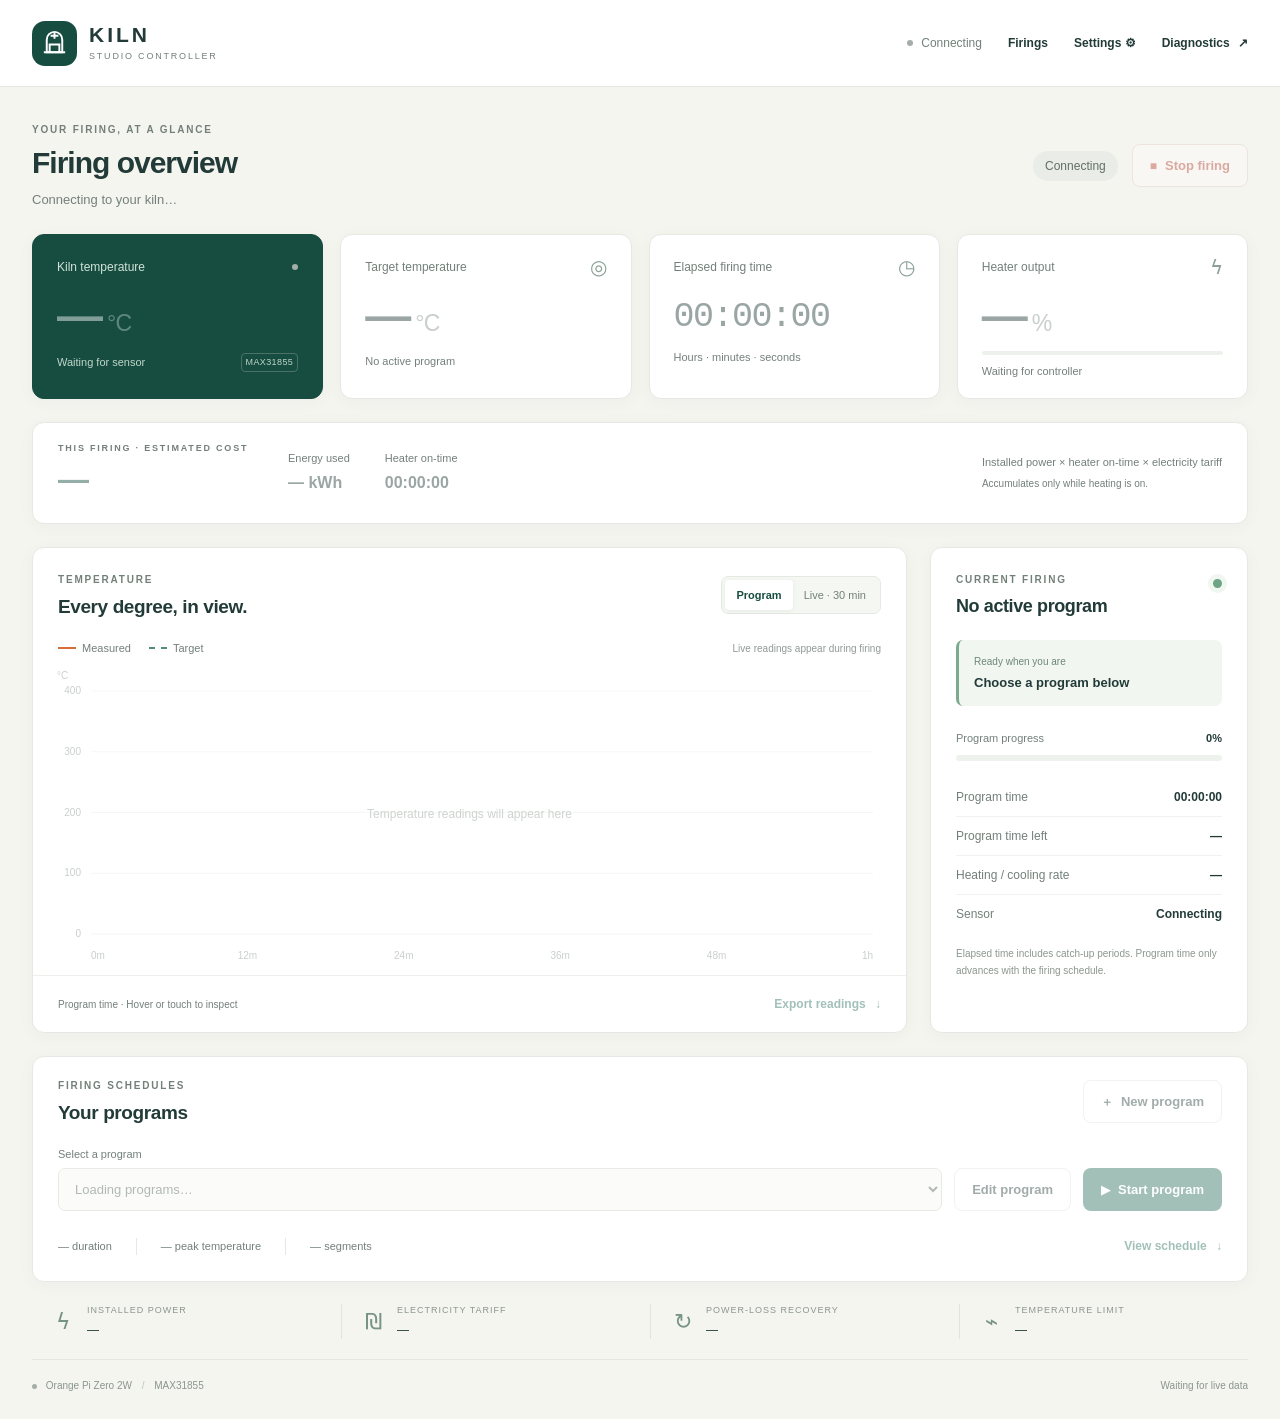
==== public/index.html @ 53eb62e8 "Add Orange Pi controller dashboard, settings, and firing history" ====
<!doctype html>
<html lang="en">
<head>
  <meta charset="utf-8">
  <meta name="viewport" content="width=device-width, initial-scale=1">
  <meta name="theme-color" content="#123f3a">
  <title>Kiln · Firing dashboard</title>
  <link rel="icon" href="data:image/svg+xml,%3Csvg xmlns='http://www.w3.org/2000/svg' viewBox='0 0 32 32'%3E%3Crect width='32' height='32' rx='8' fill='%23174d41'/%3E%3Cpath d='M9 25V12a7 7 0 0 1 14 0v13H9zm4 0v-8h6v8M6 25h20' stroke='white' stroke-width='2' fill='none'/%3E%3C/svg%3E">
  <link rel="stylesheet" href="assets/css/dashboard.css?v=20260923-history-1">
  <script defer src="assets/js/dashboard.js?v=20260923-history-1"></script>
</head>
<body>
<a class="skip-link" href="#main">Skip to dashboard</a>
<header class="site-header">
  <a class="brand" href="index.html" aria-label="Kiln dashboard">
    <span class="brand-mark" aria-hidden="true"><svg viewBox="0 0 32 32" fill="none"><path d="M8 25V12a8 8 0 0 1 16 0v13H8Z" stroke="currentColor" stroke-width="2"/><path d="M11 25v-8h10v8M12 8h8M16 5v6M5 25h22" stroke="currentColor" stroke-width="2"/></svg></span>
    <span><strong>KILN</strong><small>STUDIO CONTROLLER</small></span>
  </a>
  <div class="header-right"><span class="connection" id="connection"><span class="dot"></span><span id="connection_label">Connecting</span></span><a class="history-link text-link" href="history.html">Firings</a><a class="settings-link text-link" href="settings.html">Settings ⚙</a><a class="text-link diagnostics-link" href="state.html">Diagnostics <span aria-hidden="true">↗</span></a></div>
</header>
<main id="main" class="page">
  <div id="connection_notice" class="notice warning" role="status" hidden>Live readings are unavailable. Reconnecting… Heating continues independently of this browser.</div>
  <div id="sensor_notice" class="notice danger" role="alert" hidden>Thermocouple not ready. Heating is blocked. Check the sensor and wiring.</div>
  <div id="history_notice" class="notice warning" role="status" hidden></div>
  <div id="simulation_notice" class="notice" hidden>Simulation mode · This dashboard is showing a simulated kiln.</div>
  <section class="page-heading">
    <div><div class="eyebrow">YOUR FIRING, AT A GLANCE</div><h1>Firing overview</h1><p class="subtitle" id="run_subtitle">Connecting to your kiln…</p></div>
    <div class="heading-actions"><span class="state-pill" id="state_badge">Connecting</span><button class="button danger-outline" id="stop_button" disabled><span aria-hidden="true">■</span> Stop firing</button></div>
  </section>
  <section class="metrics" aria-label="Live kiln measurements">
    <article class="metric temperature-card">
      <div class="metric-label">Kiln temperature <span class="mini-dot" id="sensor_dot"></span></div>
      <div class="metric-value"><span id="temperature">—</span><span class="unit temp-unit">°C</span></div>
      <div class="metric-foot"><span id="temperature_delta">Waiting for sensor</span><span class="sensor-caption" id="sensor_caption">MAX31855</span></div>
    </article>
    <article class="metric">
      <div class="metric-label">Target temperature <span class="metric-symbol" aria-hidden="true">◎</span></div>
      <div class="metric-value"><span id="target">—</span><span class="unit temp-unit">°C</span></div>
      <div class="metric-foot" id="target_note">No active program</div>
    </article>
    <article class="metric">
      <div class="metric-label" id="elapsed_label">Elapsed firing time <span class="metric-symbol" aria-hidden="true">◷</span></div>
      <div class="metric-value clock" id="elapsed">00:00:00</div>
      <div class="metric-foot" id="elapsed_note">Hours · minutes · seconds</div>
    </article>
    <article class="metric">
      <div class="metric-label">Heater output <span class="metric-symbol" aria-hidden="true">ϟ</span></div>
      <div class="metric-value"><span id="output">—</span><span class="unit">%</span></div>
      <div class="power-track" aria-hidden="true"><span id="power_fill"></span></div>
      <div class="metric-foot" id="power_note">Waiting for controller</div>
    </article>
  </section>
  <section class="card firing-cost" aria-label="Firing electricity cost">
    <div class="cost-total"><div class="eyebrow" id="cost_label">THIS FIRING · ESTIMATED COST</div><div id="firing_cost" class="cost-value">—</div></div>
    <dl class="cost-details"><div><dt>Energy used</dt><dd id="firing_energy">— kWh</dd></div><div><dt>Heater on-time</dt><dd id="heater_on_time">00:00:00</dd></div></dl>
    <div class="cost-explanation"><p id="cost_formula">Installed power × heater on-time × electricity tariff</p><p id="cost_note">Accumulates only while heating is on.</p></div>
  </section>
  <div class="dashboard-grid">
    <section class="card chart-card">
      <div class="card-heading"><div><div class="eyebrow">TEMPERATURE</div><h2>Every degree, in view.</h2></div><div class="segmented" role="group" aria-label="Chart time range"><button id="view_program" aria-pressed="true">Program</button><button id="view_live" aria-pressed="false">Live · 30 min</button></div></div>
      <div class="chart-legend"><span><i class="legend-line measured"></i>Measured</span><span><i class="legend-line planned"></i>Target</span><span id="chart_summary">Waiting for readings</span></div>
      <div id="chart_wrap" class="chart-wrap"><svg id="chart" role="img" tabindex="0" aria-label="Temperature chart. Use arrow keys to inspect readings."></svg><div id="chart_tooltip" class="chart-tooltip" hidden></div></div>
      <div class="chart-footer"><span id="chart_hint">Program time · Hover or touch to inspect</span><button class="text-button" id="export_button" disabled>Export readings <span aria-hidden="true">↓</span></button></div>
    </section>
    <aside class="card run-card">
      <div class="card-heading"><div><div class="eyebrow">CURRENT FIRING</div><h2 id="active_profile">No active program</h2></div><span class="status-ring" aria-hidden="true"></span></div>
      <div class="phase-box"><span id="phase_label">Ready when you are</span><strong id="phase_detail">Choose a program below</strong></div>
      <div class="progress-label"><span>Program progress</span><strong id="progress_label">0%</strong></div>
      <div class="progress-track" id="progress" role="progressbar" aria-label="Program progress" aria-valuemin="0" aria-valuemax="100" aria-valuenow="0"><span id="progress_fill"></span></div>
      <dl class="run-details"><div><dt>Program time</dt><dd id="program_time">00:00:00</dd></div><div><dt>Program time left</dt><dd id="program_left">—</dd></div><div><dt>Heating / cooling rate</dt><dd id="heat_rate">—</dd></div><div><dt>Sensor</dt><dd id="sensor_status">Connecting</dd></div></dl>
      <p class="context-note" id="progress_note">Elapsed time includes catch-up periods. Program time only advances with the firing schedule.</p>
    </aside>
  </div>
  <section class="card programs-card">
    <div class="card-heading"><div><div class="eyebrow">FIRING SCHEDULES</div><h2>Your programs</h2></div><button class="button secondary" id="new_button" disabled><span aria-hidden="true">＋</span> New program</button></div>
    <div class="program-selection"><div class="select-field"><label for="profile_select">Select a program</label><select id="profile_select" disabled><option>Loading programs…</option></select></div><button class="button secondary" id="edit_button" disabled>Edit program</button><button class="button primary" id="start_button" disabled><span aria-hidden="true">▶</span> Start program</button></div>
    <div class="program-facts"><span id="profile_duration">— duration</span><span id="profile_peak">— peak temperature</span><span id="profile_segments">— segments</span><button class="text-button" id="schedule_button" disabled>View schedule <span aria-hidden="true">↓</span></button></div>
    <div class="schedule-container" id="schedule_container" hidden><table class="schedule-table"><thead><tr><th>Point</th><th>Time from start</th><th>Target</th><th>Ramp rate</th></tr></thead><tbody id="schedule_body"></tbody></table></div>
  </section>
  <section class="system-strip" aria-label="Controller configuration"><div><span class="system-icon" aria-hidden="true">ϟ</span><span><small>INSTALLED POWER</small><strong id="rated_power">—</strong></span></div><div><span class="system-icon" aria-hidden="true">₪</span><span><small>ELECTRICITY TARIFF</small><strong id="tariff">—</strong></span></div><div><span class="system-icon" aria-hidden="true">↻</span><span><small>POWER-LOSS RECOVERY</small><strong id="recovery">—</strong></span></div><div><span class="system-icon" aria-hidden="true">⌁</span><span><small>TEMPERATURE LIMIT</small><strong id="limit">—</strong></span></div></section>
  <footer class="page-footer"><span><span class="footer-dot"></span> Orange Pi Zero 2W <span class="footer-separator">/</span> MAX31855</span><span id="updated">Waiting for live data</span></footer>
</main>
<dialog id="editor" class="editor-dialog" aria-labelledby="editor_title">
  <form id="editor_form">
    <div class="dialog-heading"><div><div class="eyebrow">BUILD YOUR FIRING</div><h2 id="editor_title">Edit program</h2></div><button class="icon-button" type="button" id="editor_close" aria-label="Close editor">×</button></div>
    <div class="dialog-body"><label class="field-label" for="program_name">Program name</label><input id="program_name" maxlength="80" autocomplete="off" required><p class="help-text" id="editor_time_help">Set cumulative time in minutes. Equal temperatures create a hold.</p><div class="editor-table-wrap"><table class="editor-table"><thead><tr><th id="editor_time_heading">Minutes from start</th><th id="editor_temp_heading">Target °C</th><th id="editor_rate_heading">Rate / hour</th><th><span class="visually-hidden">Remove</span></th></tr></thead><tbody id="editor_rows"></tbody></table></div><div id="ramp_warning" class="notice warning ramp-warning" role="status" hidden></div><p id="ramp_learning" class="help-text">Loading this kiln’s measured ramp rates…</p><button type="button" class="button secondary add-point" id="add_point">＋ Add point</button><p id="editor_error" class="inline-error" role="alert" hidden></p><p class="help-text" id="editor_active_note" hidden>Edits apply to future firings. The current firing keeps its original schedule.</p></div>
    <div class="dialog-footer"><button class="text-button destructive" type="button" id="delete_button">Delete program</button><div><button class="button secondary" type="button" id="editor_cancel">Cancel</button><button class="button primary" type="submit" id="save_button">Save program</button></div></div>
  </form>
</dialog>
<dialog id="confirmation" class="confirm-dialog" aria-labelledby="confirm_title">
  <div class="dialog-heading"><h2 id="confirm_title">Confirm action</h2><button class="icon-button" id="confirm_close" aria-label="Close confirmation">×</button></div>
  <div class="dialog-body"><p id="confirm_text"></p><dl id="confirm_details" class="run-details"></dl></div>
  <div class="dialog-footer"><button class="button secondary" id="confirm_cancel">Cancel</button><button class="button primary" id="confirm_action">Confirm</button></div>
</dialog>
<div id="toast" class="toast" role="status" hidden></div>
</body>
</html>
---- public/assets/css/dashboard.css ----
:root{color-scheme:light;--bg:#f5f5f0;--surface:#fff;--ink:#223b38;--muted:#73807a;--line:#e5e9e3;--green:#236b59;--green-dark:#174d41;--green-soft:#eaf4ee;--orange:#d76e39;--amber:#966c18;--red:#b64336;--shadow:0 3px 18px rgba(28,58,44,.035)}
*{box-sizing:border-box}body{margin:0;background:var(--bg);color:var(--ink);font:14px/1.5 -apple-system,BlinkMacSystemFont,"Segoe UI",sans-serif}button,input,select{font:inherit}button,a,input,select{touch-action:manipulation}button{cursor:pointer}button:disabled{cursor:not-allowed;opacity:.42}a{color:inherit;text-decoration:none}button:focus-visible,a:focus-visible,input:focus-visible,select:focus-visible,svg:focus-visible{outline:3px solid #77bba3;outline-offset:4px}[hidden]{display:none!important}h1,h2,p{margin:0}h1{font-size:30px;line-height:1.25;font-weight:650;letter-spacing:-1px}h2{font-size:19px;line-height:1.35;font-weight:650;letter-spacing:-.4px}small{font-size:11px}.site-header{height:87px;padding:0 max(32px,calc((100vw - 1328px)/2));display:flex;align-items:center;justify-content:space-between;background:var(--surface);border-bottom:1px solid var(--line)}.brand{display:flex;gap:12px;align-items:center}.brand-mark{width:45px;height:45px;border-radius:13px;background:var(--green-dark);color:#fff;display:grid;place-items:center}.brand-mark svg{width:31px;height:31px}.brand strong{display:block;letter-spacing:3px;font-size:21px;line-height:1.2;font-weight:700}.brand small{display:block;color:var(--muted);font-size:9px;letter-spacing:1.8px;margin-top:3px}.header-right{display:flex;gap:26px;align-items:center}.connection{display:inline-flex;gap:8px;align-items:center;font-size:12px;color:var(--muted)}.dot,.footer-dot,.mini-dot{display:inline-block;width:6px;height:6px;border-radius:50%;background:#a4ada8}.connection.online{color:var(--green)}.online .dot,.mini-dot.ready{background:#379d70;box-shadow:0 0 0 4px #edf7f0}.text-link{font-size:12px;font-weight:600}.text-link span{margin-left:5px}.page{max-width:1392px;margin:auto;padding:35px 32px 20px}.page-heading{display:flex;align-items:center;justify-content:space-between;gap:20px;margin-bottom:25px}.eyebrow{font-size:10px;font-weight:700;letter-spacing:1.8px;color:var(--muted);margin-bottom:7px}.subtitle{font-size:13px;color:var(--muted);margin-top:8px}.heading-actions{display:flex;gap:14px;align-items:center}.state-pill{font-size:12px;padding:6px 12px;border-radius:20px;background:#e9ece7;color:#626e67;white-space:nowrap}.state-pill.running{background:#e6f0e9;color:var(--green)}.state-pill.waiting{background:#faf0d9;color:var(--amber)}.button{display:inline-flex;align-items:center;justify-content:center;gap:8px;min-height:43px;padding:10px 17px;border:1px solid transparent;border-radius:8px;font-weight:600;font-size:13px;transition:background .15s,border-color .15s}.button.primary{background:var(--green);color:white}.button.primary:hover:not(:disabled){background:var(--green-dark)}.button.secondary{background:white;border-color:#dce4dd;color:var(--ink)}.button.secondary:hover:not(:disabled){background:#f3f7f3}.button.danger-outline{border-color:#e6cec7;color:var(--red);background:#fffaf8}.button.danger-outline:hover:not(:disabled){background:#fff0eb}.button.danger{background:var(--red);color:white}.button span{font-size:12px}.metrics{display:grid;grid-template-columns:repeat(4,minmax(0,1fr));gap:17px;margin-bottom:23px}.metric{background:var(--surface);padding:21px 24px 18px;border:1px solid var(--line);border-radius:12px;min-width:0;box-shadow:var(--shadow)}.metric.temperature-card{background:var(--green-dark);border-color:var(--green-dark);color:#fff}.metric-label{display:flex;justify-content:space-between;align-items:center;gap:8px;color:var(--muted);font-size:12px;font-weight:500;min-height:22px}.temperature-card .metric-label{color:#d1e3d8}.metric-symbol{font-size:20px;color:#8ba197;line-height:1}.metric-value{font-variant-numeric:tabular-nums;font-size:46px;letter-spacing:-2px;line-height:1.25;font-weight:550;margin-top:9px;white-space:nowrap}.unit{font-size:23px;color:#89978f;letter-spacing:-.7px;font-weight:400;margin-left:6px}.temperature-card .unit{color:#b2d0c1}.clock{font-size:35px;letter-spacing:-1.5px;margin-top:18px;margin-bottom:9px;font-family:ui-monospace,"SFMono-Regular",Consolas,monospace;font-weight:500}.metric-foot{color:var(--muted);font-size:11px;display:flex;justify-content:space-between;align-items:center;gap:10px;margin-top:8px;min-height:17px}.temperature-card .metric-foot{color:#c0d7c9}.sensor-caption{font-size:9px;letter-spacing:.4px;border:1px solid #4b7264;border-radius:4px;padding:2px 4px}.power-track{height:4px;border-radius:5px;background:#edf1eb;margin-top:6px}.power-track span{display:block;width:0;height:100%;background:var(--orange);border-radius:5px;transition:width .3s}.dashboard-grid{display:grid;grid-template-columns:minmax(0,1fr) 318px;gap:23px;margin-bottom:23px}.card{background:var(--surface);border:1px solid var(--line);border-radius:12px;box-shadow:var(--shadow);min-width:0;overflow:hidden}.card-heading{padding:24px 25px 0;display:flex;align-items:center;justify-content:space-between;gap:15px}.segmented{display:flex;padding:3px;border:1px solid var(--line);background:#f5f7f3;border-radius:7px;flex-shrink:0}.segmented button{background:transparent;border:0;padding:6px 11px;color:var(--muted);border-radius:4px;font-size:11px;min-height:30px}.segmented button[aria-pressed=true]{background:white;color:var(--green-dark);box-shadow:0 1px 4px #18372713;font-weight:600}.chart-legend{display:flex;align-items:center;gap:18px;font-size:11px;color:var(--muted);padding:20px 25px 0;min-height:38px}.chart-legend>span{display:flex;align-items:center;gap:6px}.legend-line{width:18px;border-top:2px solid var(--orange)}.legend-line.planned{border-top:2px dashed #558d7b}.chart-legend #chart_summary{margin-left:auto;color:#8f9a94;font-size:10px}.chart-wrap{position:relative;margin:10px 15px 0;height:302px}#chart{display:block;width:100%;height:100%;overflow:visible}.chart-tooltip{position:absolute;background:var(--green-dark);color:white;padding:10px 13px;font-size:11px;border-radius:8px;box-shadow:0 3px 12px #172c2a25;pointer-events:none;z-index:2;white-space:nowrap;line-height:1.8}.chart-tooltip strong{display:block;font-size:12px}.chart-footer{border-top:1px solid #edf0eb;margin-top:6px;padding:13px 25px;display:flex;justify-content:space-between;align-items:center;gap:10px;color:var(--muted);font-size:10px;min-height:49px}.text-button{border:0;background:transparent;color:var(--green);padding:5px 0;font-size:12px;font-weight:600;min-height:30px}.text-button:hover:not(:disabled){text-decoration:underline}.text-button span{margin-left:6px}.run-card .card-heading{align-items:flex-start}.run-card h2{overflow-wrap:anywhere;font-size:18px}.status-ring{margin-top:7px;width:9px;height:9px;background:#6da485;box-shadow:0 0 0 5px #f0f6f0;border-radius:50%;flex-shrink:0}.phase-box{margin:22px 25px 24px;padding:14px 15px;border-radius:7px;background:#f1f6f0;border-left:3px solid #7bab8e}.phase-box span{display:block;font-size:10px;color:#6e8778;margin-bottom:4px}.phase-box strong{font-size:13px;font-weight:600;display:block}.run-card.catching .phase-box{background:#fcf7eb;border-left-color:#c9a254}.run-card.catching .phase-box span{color:#957734}.progress-label{display:flex;justify-content:space-between;font-size:11px;color:var(--muted);margin:0 25px 8px}.progress-label strong{font-weight:600;color:var(--ink)}.progress-track{height:6px;background:#eef2ec;border-radius:6px;margin:0 25px;overflow:hidden}.progress-track span{display:block;height:100%;width:0;background:#5f9276;border-radius:6px;transition:width .5s}.run-details{margin:17px 25px 0;font-size:12px}.run-details>div{display:flex;justify-content:space-between;gap:12px;padding:10px 0;border-bottom:1px solid #eff2ed}.run-details>div:last-child{border-bottom:0}.run-details dt{color:var(--muted);font-weight:400}.run-details dd{margin:0;font-weight:550;font-variant-numeric:tabular-nums;text-align:right}.context-note{margin:12px 25px 22px;color:#8b968e;font-size:10px;line-height:1.7}.programs-card .card-heading{padding-top:21px}.program-selection{display:flex;gap:12px;align-items:flex-end;padding:20px 25px}.select-field{flex:1;min-width:0}.select-field label,.field-label{display:block;color:var(--muted);font-size:11px;margin-bottom:6px}select,input{border:1px solid #dce3db;border-radius:7px;background:#fff;color:var(--ink);min-height:43px;padding:10px 12px;width:100%;font-size:13px}select{padding-right:30px}select:disabled{color:#929b95}.program-selection select{background-color:#fafbf8}.program-facts{display:flex;gap:24px;padding:0 25px 20px;align-items:center;color:var(--muted);font-size:11px;flex-wrap:wrap}.program-facts>span+span{border-left:1px solid var(--line);padding-left:24px}.program-facts button{margin-left:auto}.schedule-container{padding:0 25px 20px;overflow:auto}.schedule-table{border-collapse:collapse;width:100%;font-size:12px;text-align:left;white-space:nowrap}.schedule-table th{font-size:10px;letter-spacing:.4px;color:var(--muted);font-weight:600;background:#f5f7f3}.schedule-table td,.schedule-table th{padding:12px;border-bottom:1px solid var(--line)}.system-strip{display:grid;grid-template-columns:repeat(4,1fr);padding:22px 0 20px;gap:20px}.system-strip>div{display:flex;align-items:center;gap:12px;padding-left:20px}.system-strip>div+div{border-left:1px solid #dfe5dc}.system-icon{font-size:22px;font-weight:300;color:#769384;width:23px;text-align:center}.system-strip small{display:block;color:#8b968e;font-size:9px;letter-spacing:1px;margin-bottom:3px}.system-strip strong{display:block;font-weight:500;font-size:12px}.page-footer{border-top:1px solid #e2e7df;padding:18px 0 6px;display:flex;gap:20px;justify-content:space-between;color:#8a958e;font-size:10px}.footer-dot{margin-right:6px;width:5px;height:5px}.footer-separator{color:#bdc5bd;margin:0 7px}.notice{padding:13px 17px;border:1px solid #d5e5db;background:#edf6f0;color:#46765b;border-radius:8px;margin-bottom:22px;font-size:12px}.notice.warning{color:#856124;background:#fff6e4;border-color:#ebdbb5}.notice.danger{color:#a04736;background:#fff0e9;border-color:#efcfc2}.toast{position:fixed;bottom:24px;left:50%;transform:translateX(-50%);border-radius:9px;background:#183f34;color:#fff;box-shadow:0 8px 30px #172e292c;padding:14px 20px;font-size:13px;z-index:20;max-width:calc(100% - 32px)}dialog{border:1px solid var(--line);border-radius:14px;padding:0;color:var(--ink);box-shadow:0 24px 100px #0b292837;width:min(760px,calc(100% - 32px));max-height:90dvh;background:white}dialog::backdrop{background:#152d296b;backdrop-filter:blur(3px)}.confirm-dialog{max-width:470px}.dialog-heading{padding:22px 25px;display:flex;justify-content:space-between;align-items:center;border-bottom:1px solid var(--line)}.dialog-heading .eyebrow{margin-bottom:4px}.icon-button{border:0;background:transparent;color:var(--muted);border-radius:6px;min-height:38px;min-width:38px;font-size:25px;line-height:1}.icon-button:hover{background:#f0f4ef}.dialog-body{padding:23px 25px}.dialog-body .run-details{margin:15px 0 0}.help-text{font-size:11px;color:var(--muted);margin:12px 0 20px}.editor-table-wrap{overflow:auto;max-height:40dvh}.editor-table{width:100%;border-collapse:collapse;min-width:320px}.editor-table th{font-size:10px;text-align:left;color:var(--muted);font-weight:600;padding:8px 8px 8px 0}.editor-table td{padding:5px 8px 5px 0}.editor-table td:nth-child(3){font-size:11px;white-space:nowrap;color:var(--muted)}.editor-table td:last-child{width:35px;padding-right:0}.editor-table input{min-width:75px}.editor-table .icon-button{font-size:20px;min-width:30px;min-height:40px}.add-point{margin-top:16px}.dialog-footer{display:flex;align-items:center;justify-content:space-between;gap:10px;padding:18px 25px;border-top:1px solid var(--line);background:#fbfcf9}.dialog-footer>div{display:flex;gap:10px}.destructive{color:var(--red)}.inline-error{color:var(--red);margin-top:12px;font-size:12px}.visually-hidden{position:absolute;width:1px;height:1px;padding:0;overflow:hidden;clip:rect(0,0,0,0);white-space:nowrap;border:0}.skip-link{position:absolute;top:-100px;background:var(--green-dark);color:white;padding:10px;z-index:100}.skip-link:focus{top:0}.offline .metric-value,.offline #chart{opacity:.45}
@media(min-width:1500px){.page{padding-top:43px}.chart-wrap{height:342px}}
@media(max-width:1120px){.metrics{gap:12px}.metric{padding:18px}.metric-value{font-size:38px}.clock{font-size:29px;margin-top:17px}.dashboard-grid{grid-template-columns:minmax(0,1fr) 285px;gap:18px}.card-heading{padding-left:20px;padding-right:20px}.segmented button{padding:6px 8px}.card-heading h2{font-size:17px}.system-strip>div{padding-left:10px}.system-strip{gap:12px}.sensor-caption{display:none}}
@media(max-width:850px){.page{padding:27px 22px 16px}.site-header{padding:0 22px;height:77px}.dashboard-grid{grid-template-columns:1fr}.run-card .run-details{display:grid;grid-template-columns:1fr 1fr;column-gap:25px}.run-card .phase-box{margin:18px 25px}.run-card .context-note{margin-top:10px}.run-card{padding-bottom:0}.chart-wrap{height:320px}.metrics{grid-template-columns:repeat(2,minmax(0,1fr));gap:14px}.metric-value{font-size:43px}.clock{font-size:35px;margin-top:17px}.system-strip{grid-template-columns:1fr 1fr;gap:20px}.system-strip>div:nth-child(3){border-left:0}.system-strip>div{padding-left:8px}}
@media(max-width:540px){body{font-size:13px}.site-header{height:73px;padding:0 17px}.brand-mark{width:38px;height:38px;border-radius:11px}.brand-mark svg{width:28px}.brand{gap:9px}.brand strong{font-size:18px}.brand small{font-size:8px;letter-spacing:1px}.header-right{gap:0}.header-right .text-link{display:none}.connection{font-size:11px;gap:6px}.page{padding:24px 16px 14px}.page-heading{align-items:flex-start;gap:12px;margin-bottom:21px;flex-wrap:wrap}.page-heading .eyebrow{font-size:8px;letter-spacing:1.5px}.page-heading h1{font-size:26px}.subtitle{font-size:11px;margin-top:6px}.heading-actions{width:100%;justify-content:space-between}.button{min-height:44px;padding:10px 13px;font-size:12px}.heading-actions .button{min-height:38px;font-size:11px}.metrics{gap:10px;margin-bottom:16px}.metric{padding:15px 15px 14px;border-radius:10px}.metric-label{font-size:10px;gap:3px}.metric-symbol{font-size:16px}.metric-value{font-size:36px;letter-spacing:-1.5px;margin-top:8px}.unit{font-size:18px;margin-left:4px}.metric-foot{font-size:9px;gap:5px;margin-top:7px;min-height:25px;line-height:1.5}.clock{font-size:25px;letter-spacing:-1.2px;margin-top:17px;margin-bottom:4px}.mini-dot{width:5px;height:5px}.power-track{margin-top:6px;height:3px}.dashboard-grid{gap:16px;margin-bottom:16px}.card{border-radius:10px}.card-heading{padding:20px 17px 0;align-items:flex-start}.chart-card .card-heading{flex-direction:column;gap:13px}.card-heading h2{font-size:18px}.segmented{align-self:flex-start}.segmented button{min-height:33px;padding:6px 14px;font-size:11px}.chart-legend{padding:14px 17px 0;gap:14px;font-size:10px}.chart-legend #chart_summary{display:none}.chart-wrap{margin:8px 8px 0;height:265px}.chart-footer{padding:10px 17px;font-size:9px;align-items:flex-start;flex-direction:column;gap:0}.chart-footer .text-button{font-size:11px;min-height:34px}.run-card .card-heading{padding-left:20px;padding-right:20px}.run-card .run-details{display:block;margin:15px 20px 0}.phase-box,.run-card .phase-box{margin:18px 20px;padding:12px 13px}.progress-label{margin-left:20px;margin-right:20px}.progress-track{margin:0 20px}.context-note,.run-card .context-note{margin:12px 20px 20px}.programs-card .card-heading{padding:20px 17px 0}.programs-card .card-heading h2{font-size:18px}.programs-card .card-heading .button{padding:8px 10px;min-height:38px;font-size:11px}.program-selection{padding:17px;display:grid;grid-template-columns:1fr 1fr;gap:10px}.select-field{grid-column:1/-1}.program-facts{gap:10px 15px;padding:0 17px 15px;font-size:10px}.program-facts>span+span{padding-left:0;border-left:0}.program-facts button{width:100%;text-align:left;margin-left:0;font-size:11px}.system-strip{padding:21px 0;gap:20px 8px}.system-strip>div{padding-left:0;gap:8px}.system-strip>div:nth-child(even){padding-left:10px}.system-strip small{font-size:7px;letter-spacing:.7px}.system-strip strong{font-size:11px}.system-icon{width:16px;font-size:20px}.page-footer{font-size:9px;gap:9px;flex-direction:column;padding-top:14px}.notice{font-size:11px;padding:11px 13px}.dialog-heading{padding:17px}.dialog-body{padding:18px 17px}.dialog-footer{padding:14px 17px;flex-wrap:wrap}.dialog-footer .button{font-size:11px;padding:9px 12px}.editor-table{min-width:280px}.editor-table th{font-size:9px}.editor-table td:nth-child(3){font-size:10px}.editor-table input{padding:8px;min-width:65px;font-size:12px}.dialog-heading h2{font-size:18px}.schedule-container{padding-left:17px;padding-right:17px}.schedule-table{font-size:11px}.schedule-table td,.schedule-table th{padding:10px 8px}}
.firing-cost{display:flex;align-items:center;gap:35px;padding:19px 25px;margin-bottom:23px}.cost-total{min-width:195px}.cost-total .eyebrow{font-size:9px;margin-bottom:2px}.cost-value{font-size:31px;font-weight:600;letter-spacing:-1px;font-variant-numeric:tabular-nums;color:var(--green-dark)}.cost-details{display:flex;gap:35px;margin:0}.cost-details dt{font-size:11px;color:var(--muted);margin-bottom:5px}.cost-details dd{margin:0;font-size:16px;font-weight:550;font-variant-numeric:tabular-nums;white-space:nowrap}.cost-explanation{margin-left:auto;max-width:370px;font-size:11px;color:var(--muted)}.cost-explanation p+p{margin-top:5px;font-size:10px}.offline .cost-value,.offline .cost-details dd{opacity:.45}
@media(max-width:1120px){.firing-cost{gap:22px;flex-wrap:wrap}.cost-explanation{max-width:none;margin-left:0}.cost-total{min-width:175px}}
@media(max-width:540px){.firing-cost{padding:17px;margin-bottom:16px;gap:14px}.cost-total{width:100%;min-width:0}.cost-value{font-size:30px}.cost-details{gap:35px}.cost-details dd{font-size:15px}.cost-explanation{font-size:10px;line-height:1.6}.cost-explanation p+p{font-size:10px}}
@media(max-width:540px){.header-right .settings-link{display:inline-flex;margin-left:15px;font-size:11px}.header-right .diagnostics-link{display:none}}
@media(prefers-reduced-motion:reduce){*{scroll-behavior:auto!important;transition:none!important}}

.ramp-warning{margin:16px 0 8px}.ramp-warning p+p{margin-top:8px}.point-rate-input{min-width:90px!important}.rate-exceeded .point-rate-input{border-color:#b18025;background:#fff9ec;color:#805c22}.ramp-warning a{text-decoration:underline}.chart-tooltip{max-width:calc(100% - 8px)}
@media(max-width:540px){.header-right{flex-wrap:wrap;justify-content:flex-end;gap:5px 13px;max-width:150px}.header-right .history-link{display:inline-flex;font-size:11px}.header-right .settings-link{margin-left:0}.header-right .connection{width:100%;justify-content:flex-end}.point-rate-input{min-width:74px!important}}
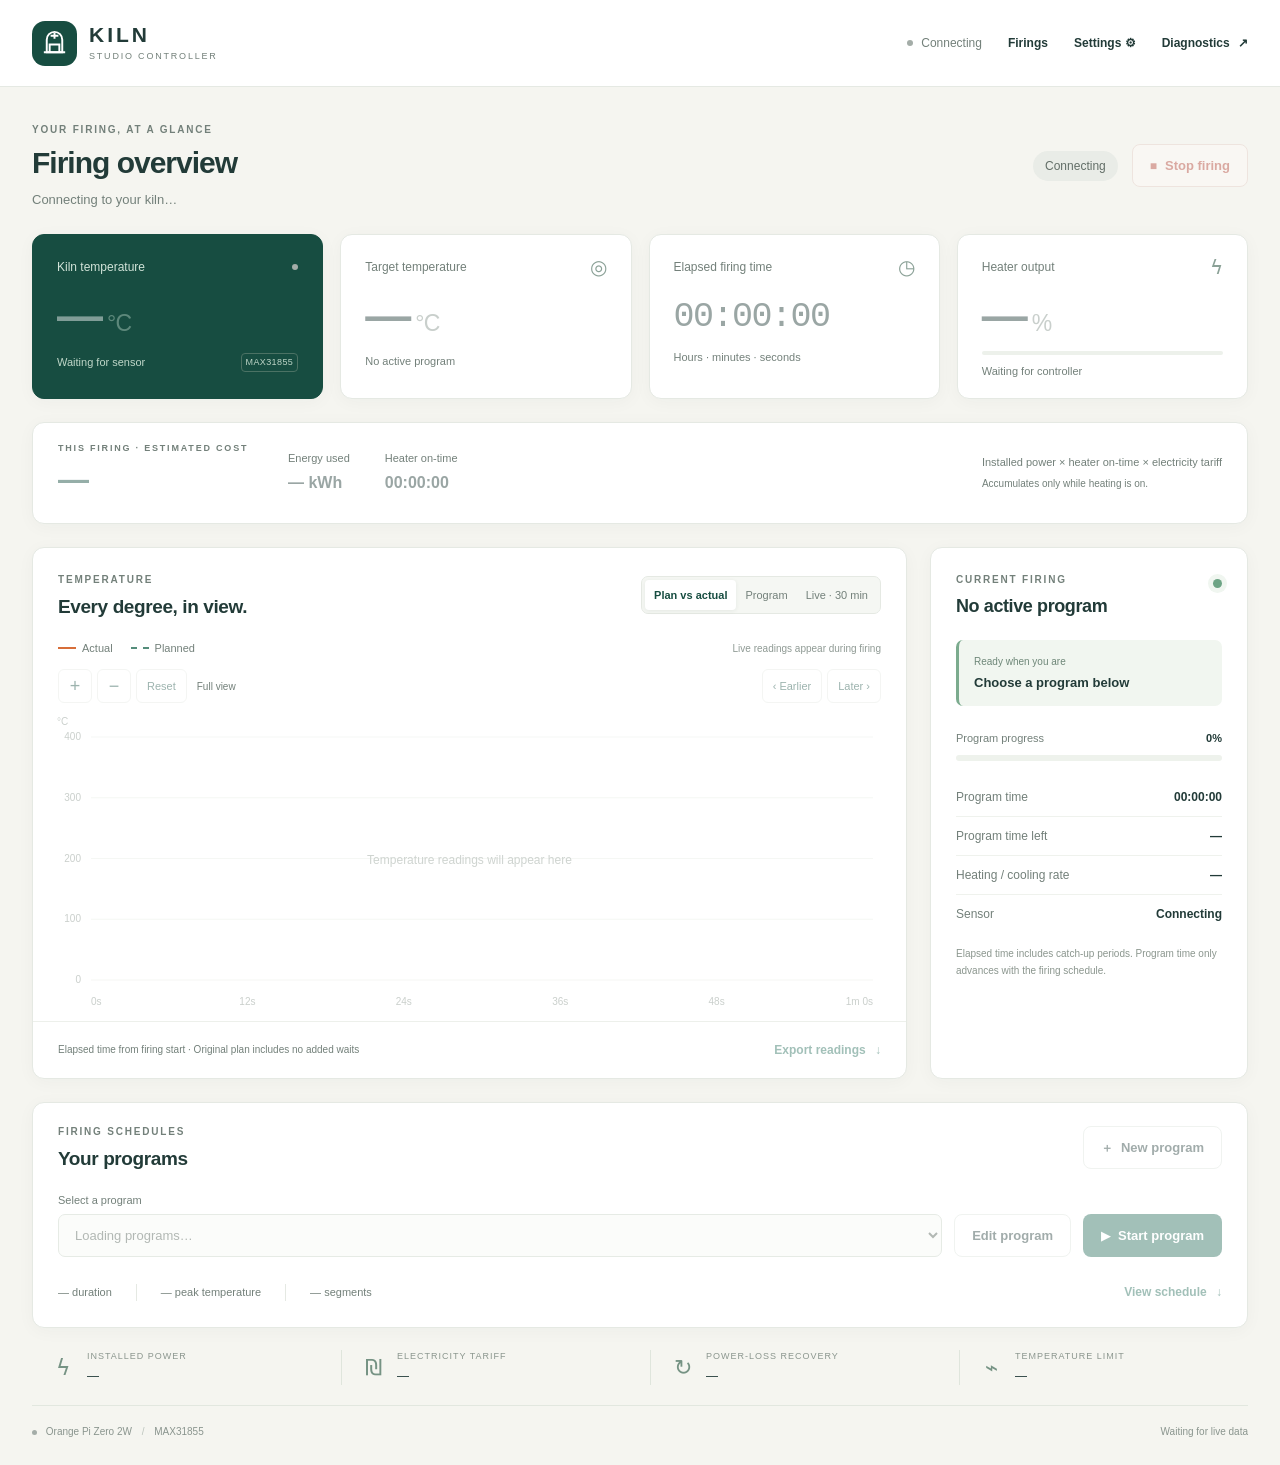
==== commit dad7b373: "Fix firing catch-up and add zoomable warm-start comparisons" ====
--- a/public/index.html
+++ b/public/index.html
@@ -6,8 +6,8 @@
   <meta name="theme-color" content="#123f3a">
   <title>Kiln · Firing dashboard</title>
   <link rel="icon" href="data:image/svg+xml,%3Csvg xmlns='http://www.w3.org/2000/svg' viewBox='0 0 32 32'%3E%3Crect width='32' height='32' rx='8' fill='%23174d41'/%3E%3Cpath d='M9 25V12a7 7 0 0 1 14 0v13H9zm4 0v-8h6v8M6 25h20' stroke='white' stroke-width='2' fill='none'/%3E%3C/svg%3E">
-  <link rel="stylesheet" href="assets/css/dashboard.css?v=20260923-history-1">
-  <script defer src="assets/js/dashboard.js?v=20260923-history-1"></script>
+  <link rel="stylesheet" href="assets/css/dashboard.css?v=20261005-zoom-1">
+  <script defer src="assets/js/dashboard.js?v=20261005-zoom-1"></script>
 </head>
 <body>
 <a class="skip-link" href="#main">Skip to dashboard</a>
@@ -57,10 +57,12 @@
   </section>
   <div class="dashboard-grid">
     <section class="card chart-card">
-      <div class="card-heading"><div><div class="eyebrow">TEMPERATURE</div><h2>Every degree, in view.</h2></div><div class="segmented" role="group" aria-label="Chart time range"><button id="view_program" aria-pressed="true">Program</button><button id="view_live" aria-pressed="false">Live · 30 min</button></div></div>
-      <div class="chart-legend"><span><i class="legend-line measured"></i>Measured</span><span><i class="legend-line planned"></i>Target</span><span id="chart_summary">Waiting for readings</span></div>
-      <div id="chart_wrap" class="chart-wrap"><svg id="chart" role="img" tabindex="0" aria-label="Temperature chart. Use arrow keys to inspect readings."></svg><div id="chart_tooltip" class="chart-tooltip" hidden></div></div>
-      <div class="chart-footer"><span id="chart_hint">Program time · Hover or touch to inspect</span><button class="text-button" id="export_button" disabled>Export readings <span aria-hidden="true">↓</span></button></div>
+      <div class="card-heading"><div><div class="eyebrow">TEMPERATURE</div><h2>Every degree, in view.</h2></div><div class="segmented" role="group" aria-label="Temperature chart view"><button id="view_comparison" aria-pressed="true">Plan vs actual</button><button id="view_program" aria-pressed="false">Program</button><button id="view_live" aria-pressed="false">Live · 30 min</button></div></div>
+      <div class="chart-legend"><span><i class="legend-line measured"></i><span id="actual_legend">Actual</span></span><span id="planned_legend"><i class="legend-line planned"></i><span id="planned_legend_label">Planned</span></span><span id="chart_summary">Waiting for readings</span></div>
+      <div id="warm_start_note" class="chart-start" hidden><span id="warm_start_summary"></span><button id="show_skipped" class="text-button" aria-expanded="false" aria-controls="chart">Show skipped steps</button></div>
+      <div class="chart-tools"><div class="chart-tool-group" role="group" aria-label="Chart zoom"><button id="zoom_in" type="button" aria-label="Zoom in" title="Zoom in (+)" disabled>+</button><button id="zoom_out" type="button" aria-label="Zoom out" title="Zoom out (−)" disabled>−</button><button id="zoom_reset" type="button" aria-label="Reset chart zoom" disabled>Reset</button><span id="zoom_level" aria-live="polite">Full view</span></div><div class="chart-tool-group" role="group" aria-label="Move along the chart"><button id="pan_left" type="button" aria-label="Earlier on chart" disabled>‹ Earlier</button><button id="pan_right" type="button" aria-label="Later on chart" disabled>Later ›</button></div></div>
+      <div id="chart_wrap" class="chart-wrap"><svg id="chart" role="img" tabindex="0" aria-label="Temperature chart. Arrow keys inspect readings. Plus and minus zoom; Shift and arrow keys pan; 0 resets."></svg><div id="chart_tooltip" class="chart-tooltip" hidden></div></div>
+      <div class="chart-footer"><span id="chart_hint">Elapsed time from firing start · Original plan includes no added waits</span><button class="text-button" id="export_button" disabled>Export readings <span aria-hidden="true">↓</span></button></div>
     </section>
     <aside class="card run-card">
       <div class="card-heading"><div><div class="eyebrow">CURRENT FIRING</div><h2 id="active_profile">No active program</h2></div><span class="status-ring" aria-hidden="true"></span></div>
--- a/public/assets/css/dashboard.css
+++ b/public/assets/css/dashboard.css
@@ -11,4 +11,10 @@
 @media(prefers-reduced-motion:reduce){*{scroll-behavior:auto!important;transition:none!important}}
 
 .ramp-warning{margin:16px 0 8px}.ramp-warning p+p{margin-top:8px}.point-rate-input{min-width:90px!important}.rate-exceeded .point-rate-input{border-color:#b18025;background:#fff9ec;color:#805c22}.ramp-warning a{text-decoration:underline}.chart-tooltip{max-width:calc(100% - 8px)}
+.chart-card .card-heading{flex-wrap:wrap;row-gap:12px}.chart-card .segmented{max-width:100%}.chart-card .segmented button{padding-inline:9px;white-space:nowrap}.chart-footer #chart_hint{max-width:70%;line-height:1.6}
+.chart-start{display:flex;align-items:center;justify-content:space-between;flex-wrap:wrap;gap:2px 16px;margin:12px 25px 0;padding:6px 12px;border-radius:6px;background:#f2f6f1;color:#536e60;font-size:11px}.chart-start .text-button{font-size:11px;min-height:30px}.chart-start>span{line-height:1.7}
+.chart-tools{display:flex;justify-content:space-between;align-items:center;flex-wrap:wrap;gap:6px 14px;margin:12px 25px 0}.chart-tool-group{display:flex;align-items:center;gap:5px}.chart-tool-group button{min-height:34px;min-width:34px;padding:5px 10px;border:1px solid var(--line);border-radius:6px;background:#fff;color:var(--green-dark);font-size:11px}.chart-tool-group button:hover:not(:disabled){background:var(--green-soft)}#zoom_in,#zoom_out{font-size:18px;line-height:1}#zoom_level{font-size:10px;color:var(--muted);padding-left:5px;white-space:nowrap}#chart.is-zoomed{cursor:grab;touch-action:pan-y}#chart[data-dragging]{cursor:grabbing}
+@media(max-width:540px){.chart-tools{margin:10px 17px 0}.chart-tool-group button{min-height:40px;min-width:40px}.chart-tools .chart-tool-group:last-child{margin-left:auto}}
+@media(max-width:540px){.chart-start{margin:12px 17px 0;padding:7px 10px;font-size:10px}}
+@media(max-width:540px){.chart-footer #chart_hint{max-width:100%}}
 @media(max-width:540px){.header-right{flex-wrap:wrap;justify-content:flex-end;gap:5px 13px;max-width:150px}.header-right .history-link{display:inline-flex;font-size:11px}.header-right .settings-link{margin-left:0}.header-right .connection{width:100%;justify-content:flex-end}.point-rate-input{min-width:74px!important}}
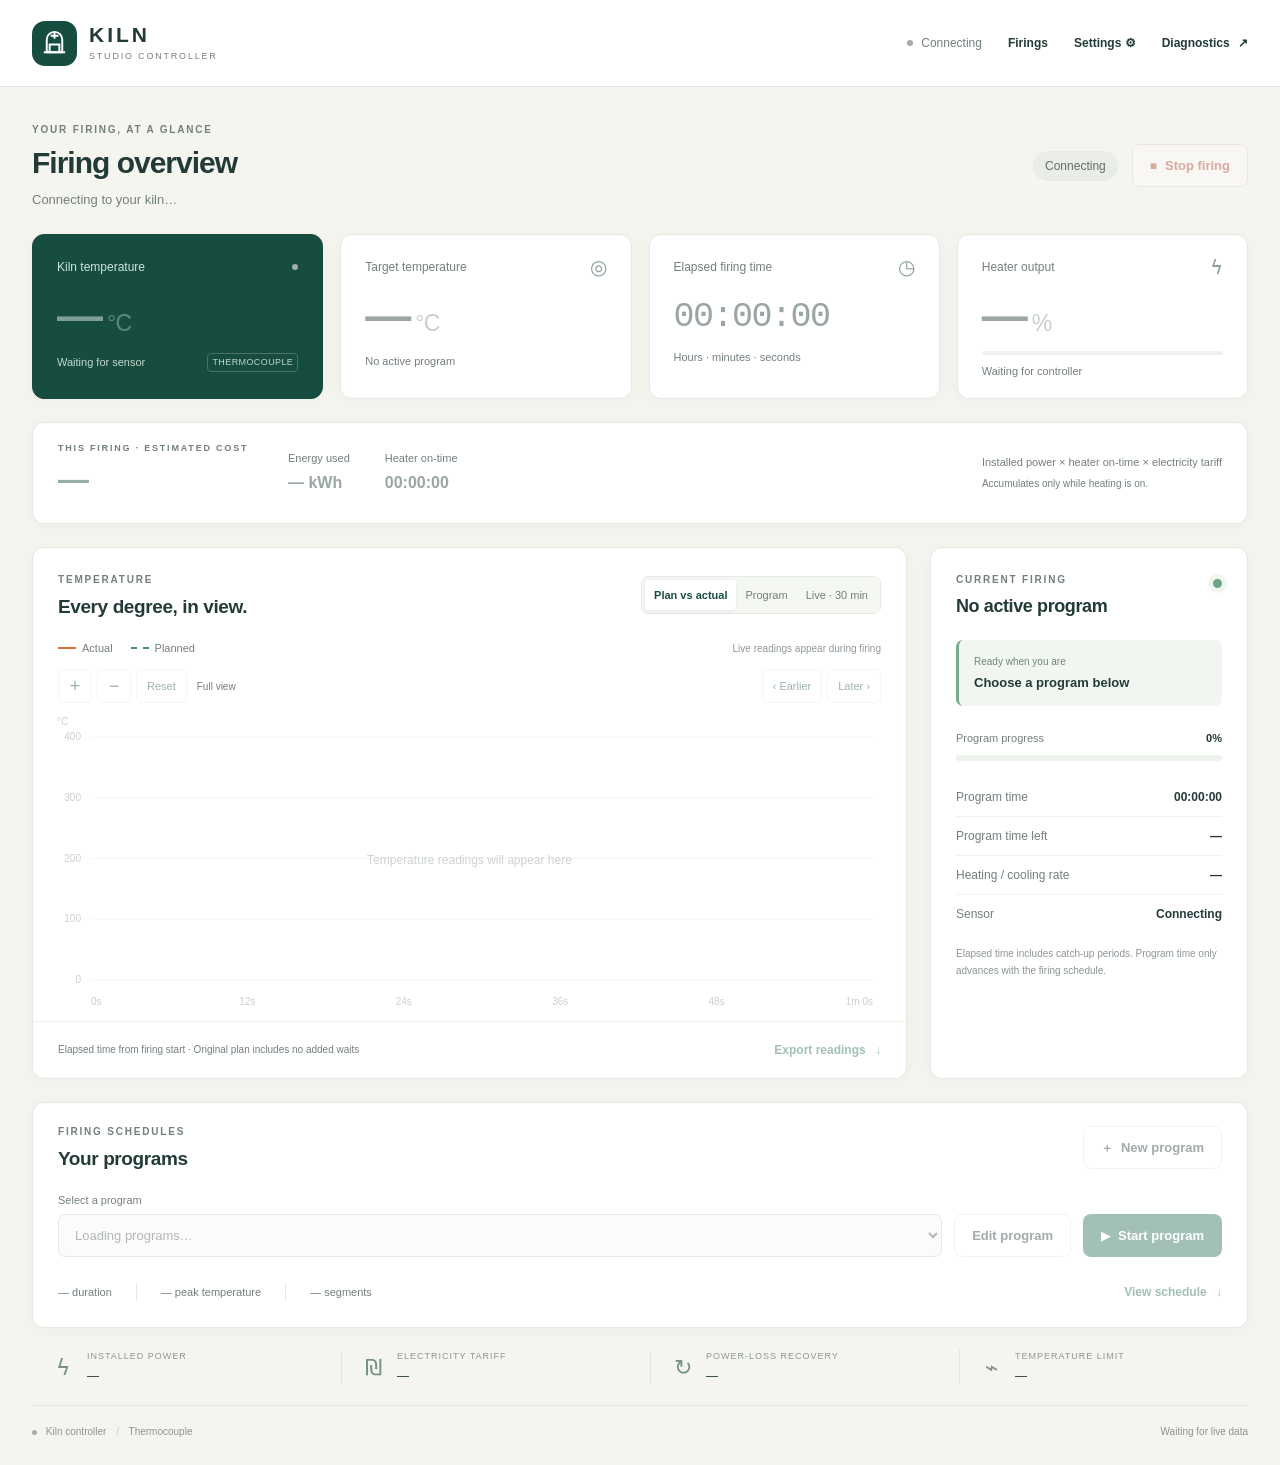
==== commit af1b7216: "Add maker build guides, board profiles and hardware-free preview" ====
--- a/public/index.html
+++ b/public/index.html
@@ -6,8 +6,8 @@
   <meta name="theme-color" content="#123f3a">
   <title>Kiln · Firing dashboard</title>
   <link rel="icon" href="data:image/svg+xml,%3Csvg xmlns='http://www.w3.org/2000/svg' viewBox='0 0 32 32'%3E%3Crect width='32' height='32' rx='8' fill='%23174d41'/%3E%3Cpath d='M9 25V12a7 7 0 0 1 14 0v13H9zm4 0v-8h6v8M6 25h20' stroke='white' stroke-width='2' fill='none'/%3E%3C/svg%3E">
-  <link rel="stylesheet" href="assets/css/dashboard.css?v=20261005-zoom-1">
-  <script defer src="assets/js/dashboard.js?v=20261005-zoom-1"></script>
+  <link rel="stylesheet" href="assets/css/dashboard.css?v=20261005-adaptive-ramp-1">
+  <script defer src="assets/js/dashboard.js?v=20261015-hardware-profile-1"></script>
 </head>
 <body>
 <a class="skip-link" href="#main">Skip to dashboard</a>
@@ -31,7 +31,7 @@
     <article class="metric temperature-card">
       <div class="metric-label">Kiln temperature <span class="mini-dot" id="sensor_dot"></span></div>
       <div class="metric-value"><span id="temperature">—</span><span class="unit temp-unit">°C</span></div>
-      <div class="metric-foot"><span id="temperature_delta">Waiting for sensor</span><span class="sensor-caption" id="sensor_caption">MAX31855</span></div>
+      <div class="metric-foot"><span id="temperature_delta">Waiting for sensor</span><span class="sensor-caption" id="sensor_caption">THERMOCOUPLE</span></div>
     </article>
     <article class="metric">
       <div class="metric-label">Target temperature <span class="metric-symbol" aria-hidden="true">◎</span></div>
@@ -70,6 +70,11 @@
       <div class="progress-label"><span>Program progress</span><strong id="progress_label">0%</strong></div>
       <div class="progress-track" id="progress" role="progressbar" aria-label="Program progress" aria-valuemin="0" aria-valuemax="100" aria-valuenow="0"><span id="progress_fill"></span></div>
       <dl class="run-details"><div><dt>Program time</dt><dd id="program_time">00:00:00</dd></div><div><dt>Program time left</dt><dd id="program_left">—</dd></div><div><dt>Heating / cooling rate</dt><dd id="heat_rate">—</dd></div><div><dt>Sensor</dt><dd id="sensor_status">Connecting</dd></div></dl>
+      <section id="ramp_tracking" class="ramp-tracking" aria-labelledby="ramp_tracking_title" hidden>
+        <div class="ramp-tracking-heading"><h3 id="ramp_tracking_title">Ramp tracking</h3><span id="ramp_tracking_status" class="ramp-status" role="status"></span></div>
+        <dl class="ramp-tracking-values"><div><dt>Segment plan</dt><dd id="ramp_requested">—</dd></div><div><dt>Measured rate</dt><dd id="ramp_measured">—</dd></div><div><dt>Power adjustment</dt><dd id="ramp_adjustment" title="Percentage points of heater power">—</dd></div></dl>
+        <p id="ramp_tracking_detail"></p><p id="ramp_tracking_timing" class="ramp-timing"></p>
+      </section>
       <p class="context-note" id="progress_note">Elapsed time includes catch-up periods. Program time only advances with the firing schedule.</p>
     </aside>
   </div>
@@ -80,7 +85,7 @@
     <div class="schedule-container" id="schedule_container" hidden><table class="schedule-table"><thead><tr><th>Point</th><th>Time from start</th><th>Target</th><th>Ramp rate</th></tr></thead><tbody id="schedule_body"></tbody></table></div>
   </section>
   <section class="system-strip" aria-label="Controller configuration"><div><span class="system-icon" aria-hidden="true">ϟ</span><span><small>INSTALLED POWER</small><strong id="rated_power">—</strong></span></div><div><span class="system-icon" aria-hidden="true">₪</span><span><small>ELECTRICITY TARIFF</small><strong id="tariff">—</strong></span></div><div><span class="system-icon" aria-hidden="true">↻</span><span><small>POWER-LOSS RECOVERY</small><strong id="recovery">—</strong></span></div><div><span class="system-icon" aria-hidden="true">⌁</span><span><small>TEMPERATURE LIMIT</small><strong id="limit">—</strong></span></div></section>
-  <footer class="page-footer"><span><span class="footer-dot"></span> Orange Pi Zero 2W <span class="footer-separator">/</span> MAX31855</span><span id="updated">Waiting for live data</span></footer>
+  <footer class="page-footer"><span><span class="footer-dot"></span> <span id="controller_board">Kiln controller</span> <span class="footer-separator">/</span> <span id="controller_sensor">Thermocouple</span></span><span id="updated">Waiting for live data</span></footer>
 </main>
 <dialog id="editor" class="editor-dialog" aria-labelledby="editor_title">
   <form id="editor_form">
--- a/public/assets/css/dashboard.css
+++ b/public/assets/css/dashboard.css
@@ -11,6 +11,10 @@
 @media(prefers-reduced-motion:reduce){*{scroll-behavior:auto!important;transition:none!important}}
 
 .ramp-warning{margin:16px 0 8px}.ramp-warning p+p{margin-top:8px}.point-rate-input{min-width:90px!important}.rate-exceeded .point-rate-input{border-color:#b18025;background:#fff9ec;color:#805c22}.ramp-warning a{text-decoration:underline}.chart-tooltip{max-width:calc(100% - 8px)}
+.ramp-tracking{margin:14px 25px 0;padding:13px 14px;border:1px solid #dfe8df;border-radius:8px;background:#f8faf6}.ramp-tracking-heading{display:flex;align-items:center;justify-content:space-between;flex-wrap:wrap;gap:6px 10px}.ramp-tracking h3{font-size:12px;font-weight:650;margin:0}.ramp-status{color:var(--green);background:#e8f1e8;padding:3px 7px;border-radius:12px;font-size:10px;line-height:1.5}.ramp-tracking-values{margin:9px 0 10px;font-size:11px}.ramp-tracking-values>div{display:flex;justify-content:space-between;gap:12px;padding:4px 0}.ramp-tracking-values dt{color:var(--muted);min-width:0}.ramp-tracking-values dd{margin:0;font-weight:550;font-variant-numeric:tabular-nums;text-align:right;white-space:nowrap}.ramp-tracking p{font-size:10px;line-height:1.6;color:#65776c}.ramp-tracking .ramp-timing{margin-top:6px;color:var(--muted)}.ramp-tracking[data-status="power_limit"] .ramp-status,.ramp-tracking[data-status="temperature_priority"] .ramp-status{color:var(--amber);background:#fbefd7}.ramp-tracking[data-status="sensor_fault"] .ramp-status{color:var(--red);background:#fff0e9}.ramp-tracking[data-status="disabled"] .ramp-status,.ramp-tracking[data-status="paused"] .ramp-status,.ramp-tracking.is-stale .ramp-status{color:#6e7972;background:#e9eeea}.ramp-tracking.is-stale .ramp-tracking-values{opacity:.5}
+@media(max-width:850px) and (min-width:541px){.ramp-tracking-values{display:grid;grid-template-columns:repeat(3,minmax(0,1fr));gap:20px}.ramp-tracking-values>div{display:block}.ramp-tracking-values dd{text-align:left;margin-top:3px}}
+.ramp-tracking[data-status="correction_limit"]:not(.is-stale) .ramp-status{color:var(--amber);background:#fbefd7}
+@media(max-width:540px){.ramp-tracking{margin:14px 20px 0;padding:12px}.ramp-tracking-values>div{gap:8px}}
 .chart-card .card-heading{flex-wrap:wrap;row-gap:12px}.chart-card .segmented{max-width:100%}.chart-card .segmented button{padding-inline:9px;white-space:nowrap}.chart-footer #chart_hint{max-width:70%;line-height:1.6}
 .chart-start{display:flex;align-items:center;justify-content:space-between;flex-wrap:wrap;gap:2px 16px;margin:12px 25px 0;padding:6px 12px;border-radius:6px;background:#f2f6f1;color:#536e60;font-size:11px}.chart-start .text-button{font-size:11px;min-height:30px}.chart-start>span{line-height:1.7}
 .chart-tools{display:flex;justify-content:space-between;align-items:center;flex-wrap:wrap;gap:6px 14px;margin:12px 25px 0}.chart-tool-group{display:flex;align-items:center;gap:5px}.chart-tool-group button{min-height:34px;min-width:34px;padding:5px 10px;border:1px solid var(--line);border-radius:6px;background:#fff;color:var(--green-dark);font-size:11px}.chart-tool-group button:hover:not(:disabled){background:var(--green-soft)}#zoom_in,#zoom_out{font-size:18px;line-height:1}#zoom_level{font-size:10px;color:var(--muted);padding-left:5px;white-space:nowrap}#chart.is-zoomed{cursor:grab;touch-action:pan-y}#chart[data-dragging]{cursor:grabbing}
